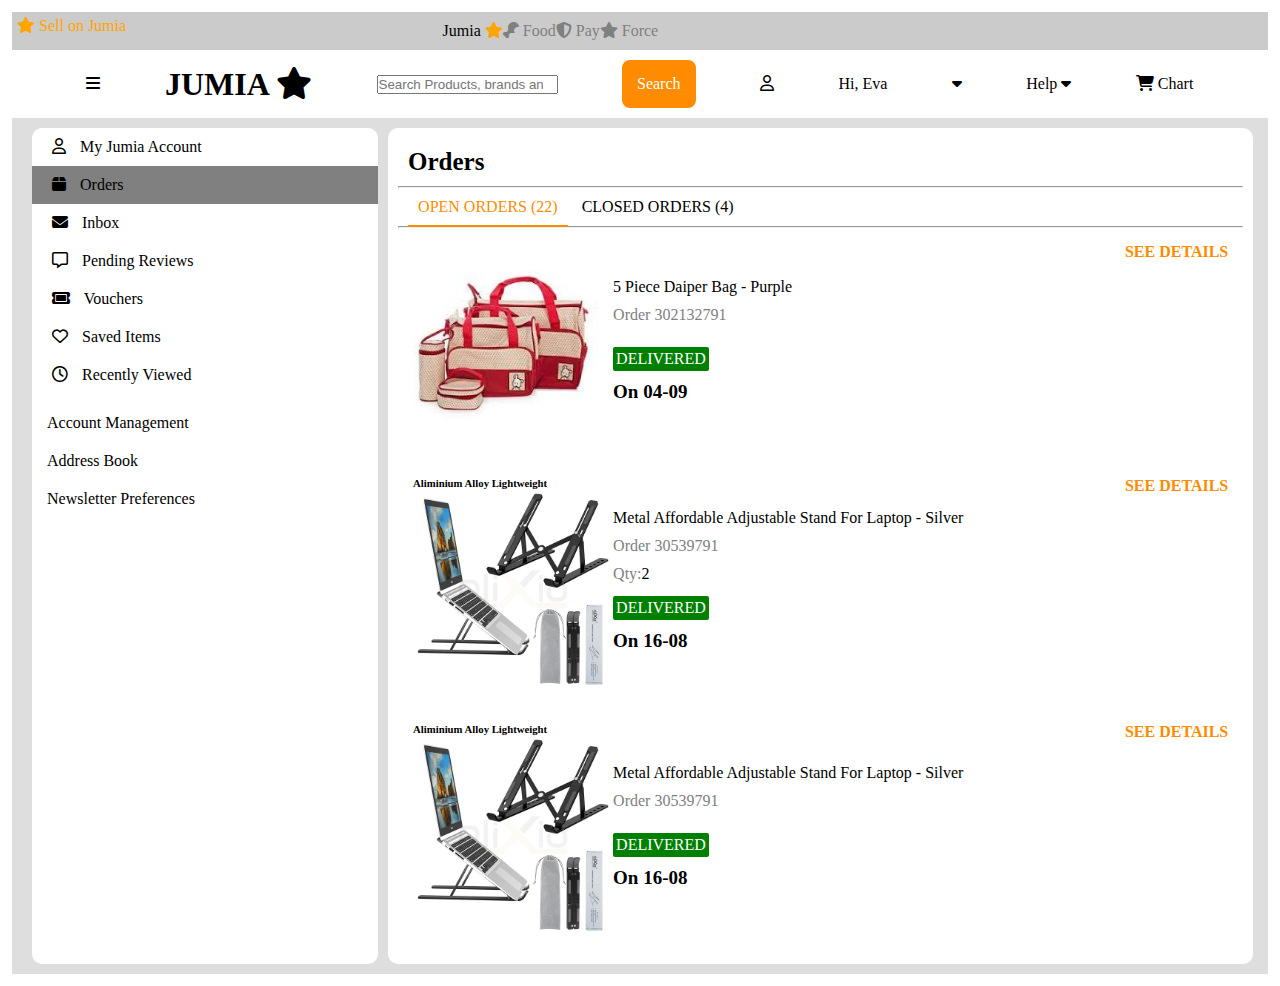
==== jumia/index.html @ 052bc0bb "Exam commited" ====
<!DOCTYPE html>
<html lang="en">
<head>
    <meta charset="UTF-8">
    <meta name="viewport" content="width=device-width, initial-scale=1.0">
    <link rel="stylesheet" href="style.css">
    <link rel="shortcut icon" href="jumialogo.png" type="image/x-icon">
    <link rel="stylesheet" href="https://cdnjs.cloudflare.com/ajax/libs/font-awesome/6.4.2/css/all.min.css"/>
    <title>Jumia - Home Page</title>
</head>
<body>
    <div class="entire-section">
        <header> 
            <section class="upper">
                <p style="color: orange;"><span><i class="fa-solid fa-star"></i></span> Sell on Jumia</p>
                <p class="upper paragraph">
                    <span>Jumia <i class="fa-solid fa-star" style="color: orange;"></i></span>
                    <span style="color: grey;"><i class="fa-solid fa-drumstick-bite"></i> Food</span>
                    <span style="color: grey;"><i class="fa-solid fa-shield-halved"></i> Pay</span>
                    <span style="color: grey;"><i class="fa-solid fa-star"></i> Force</span>
                </p>
            </section>
            <section class="lower">
                <span><i class="fa-solid fa-bars"></i></span>
                <h1>JUMIA <i class="fa-solid fa-star"></i></h1>
                <input type="search" name="searchbar" id="search" placeholder="Search Products, brands and Categories">
                <a href="#" style="color: white; padding: 15px; background-color: darkorange; border-radius: 8px;">Search</a>
                <span><i class="fa-regular fa-user"></i></span>
                <p>Hi, Eva</p>
                <span><i class="fa-solid fa-caret-down"></i></span>
                <span>Help <i class="fa-solid fa-caret-down"></i></span>
                <span><i class="fa-solid fa-cart-shopping"></i> Chart</span>
            </section>
        </header>
    
        <main>
            <aside>
                <div class="icona">
                    <span class="iconss"><i class=" iona fa-regular fa-user"></i> My Jumia Account</span>
                </div>
                <div class="icona" style="background-color: grey;">
                    <span class="iconss"><i class=" iona fa-solid fa-box"></i> Orders</span>
                </div>
                <div class="icona">
                    <span class="iconss"><i class=" iona fa-solid fa-envelope"></i> Inbox</span>
                </div>
                <div class="icona">
                    <span class="iconss"><i class=" iona fa-regular fa-message"></i> Pending Reviews</span>
                </div>
                <div class="icona">
                    <span class="iconss"><i class=" iona fa-solid fa-ticket"></i> Vouchers</span>
                </div>
                <div class="icona">
                    <span class="iconss"><i class=" iona fa-regular fa-heart"></i> Saved Items</span>
                </div>
                <div class="icona">
                    <span class="iconss"><i class=" iona fa-regular fa-clock"></i> Recently Viewed</span>
                </div>
                <p>Account Management</p>
                <p>Address Book</p>
                <p>Newsletter Preferences</p>
            </aside>

            <section>
                <p style="font-size: 25px; font-weight: bold; padding: 10px;">Orders</p>
                     <hr>
                <div class="normal-links">
                    <a href="#" class="link1">OPEN ORDERS (22)</a>
                    <a href="#" class="link2" style="color: black;">CLOSED ORDERS (4)</a>
                </div>
                <hr>

                <div class="div">
                    <!-- Two divs for image and description -->
                    <div class="item-list">
                        <div class="image">
                            <img src="bags1.jpg" alt="Hand Bags" style="width: 200px; height: 200px;">
                        </div>
                        <div class="description">
                            <p>5 Piece Daiper Bag - Purple</p>
                            <p style="margin: 10px 0; color: grey;">Order 302132791</p>
                            <p style="margin-top: 13px; color: white; background-color: green; width: max-content; padding: 3px; border-radius: 2px;">DELIVERED</p>
                            <p style="font-size: 19px; margin: 10px 0;"><strong>On 04-09</strong></p>
                        </div>
                    </div>
                    <p class="range">SEE DETAILS</p>
                </div>

                <div class="div">
                    <div class="item-list">
                        <div class="image">
                            <h6>Aliminium Alloy Lightweight</h6>
                            <img src="stand.jpg" alt="Hand Bags" style="width: 200px; height: 200px;">
                        </div>
                        <div class="description">
                            <p>Metal Affordable Adjustable Stand For Laptop - Silver</p>
                            <p style="margin: 10px 0; color: grey;">Order 30539791</p>
                            <p><span style="color: grey;">Qty:</span>2</p>
                            <p style="margin-top: 13px; color: white; background-color: green; width: max-content; padding: 3px; border-radius: 2px;">DELIVERED</p>
                            <p style="font-size: 19px; margin: 10px 0;"><strong>On 16-08</strong></p>
                        </div>
                    </div>
                    <p class="range">SEE DETAILS</p>
                </div>

                <div class="div">
                    <div class="item-list">
                        <div class="image">
                            <h6>Aliminium Alloy Lightweight</h6>
                            <img src="stand.jpg" alt="Hand Bags" style="width: 200px; height: 200px;">
                        </div>
                        <div class="description">
                            <p>Metal Affordable Adjustable Stand For Laptop - Silver</p>
                            <p style="margin: 10px 0; color: grey;">Order 30539791</p>
                            <p style="margin-top: 13px; color: white; background-color: green; width: max-content; padding: 3px; border-radius: 2px;">DELIVERED</p>
                            <p style="font-size: 19px; margin: 10px 0;"><strong>On 16-08</strong></p>
                        </div>
                    </div>
                    <p class="range">SEE DETAILS</p>
                </div>

            </section>
        </main>
    </div>
</body>
</html>
---- jumia/style.css ----
*
{
    padding: 0;
    margin: 0;
    box-sizing: border-box;
}

html
{
    height: 100%;
}

body
{
    padding: 12px;
}

.upper
{
    display: flex;
    padding: 5px;
    background-color: rgb(203, 203, 203);
}

.paragraph
{
    margin-left: 25%;
}


.lower
{
    display: flex;
    justify-content: space-evenly;
    align-items: center;
    padding: 10px;
}

main
{
    padding: 10px;
    display: flex;
    background-color: rgb(223, 222, 222);
}

aside
{
    margin: 0 10px;
    border-radius: 10px;
    width: 28%;
    background-color: white;
}

main section
{
    border-radius: 10px;
    padding: 10px;
    width: 70%;
    background-color: white;
}

.div
{
    display: flex;
    justify-content: space-between;
    padding: 15px;
}

.item-list
{
    display: flex;
}

.description
{
    display: flex;
    flex-direction: column;
    margin-top: auto;
    margin-bottom: auto;
}

.range
{
    color: darkorange;
    font-weight: bold;
}

.normal-links
{
    padding: 10px;
}

a
{
    text-decoration: none;
}

.link1
{
    color: darkorange;
    border-bottom: darkorange 2px solid;
    padding: 10px;
}

.link2
{
    padding: 10px;
}

main aside div
{
    padding: 10px;
}

.iona
{
    margin: 0 10px;
}

aside p
{
    margin: 20px 15px;
}

.icona:hover
{
    background-color: grey;
}
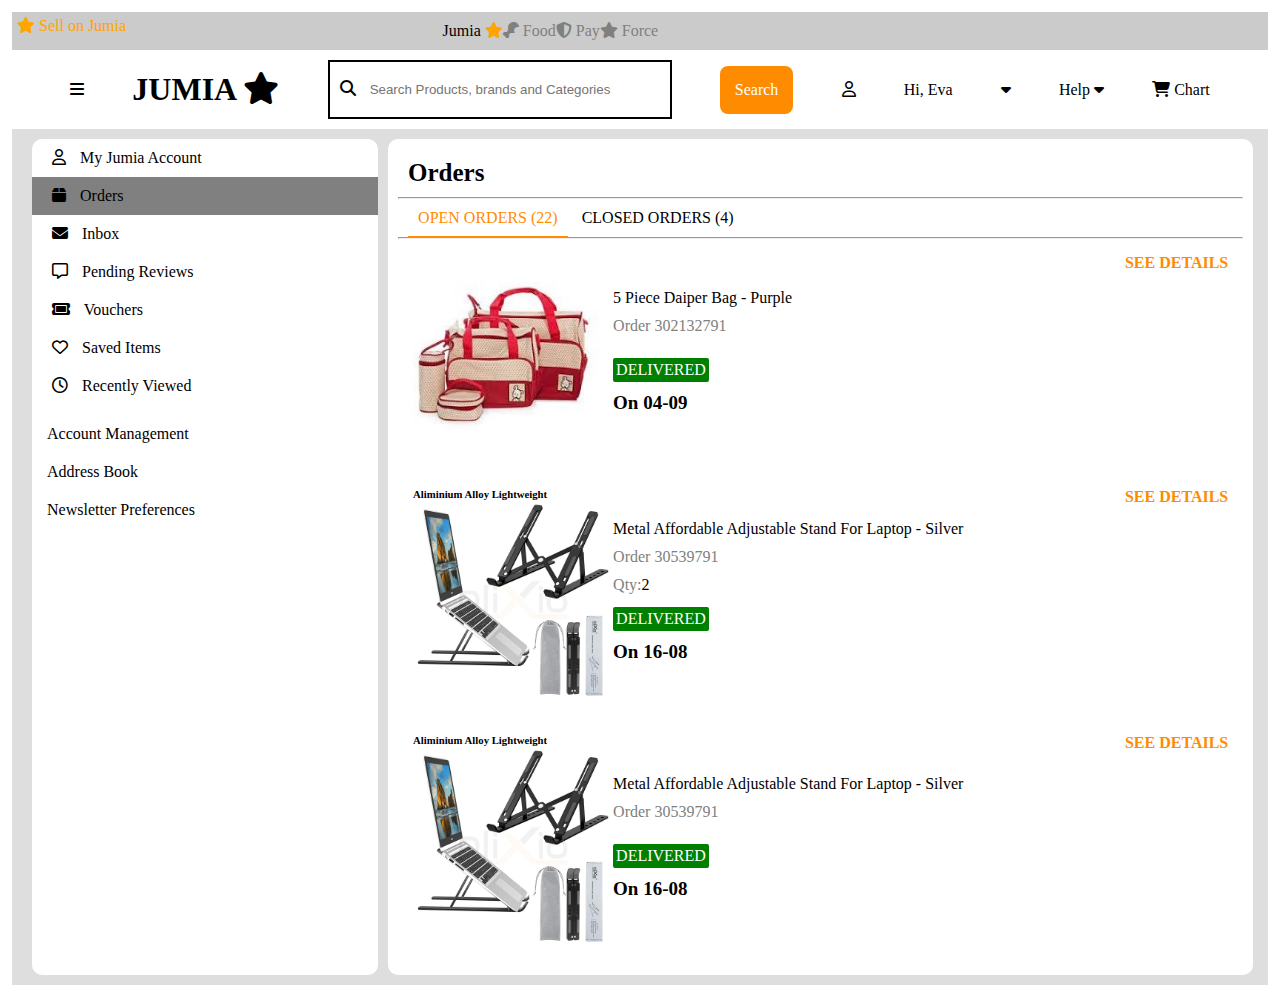
==== commit 370147d6: "Giveth Committed" ====
--- a/jumia/index.html
+++ b/jumia/index.html
@@ -23,7 +23,10 @@
             <section class="lower">
                 <span><i class="fa-solid fa-bars"></i></span>
                 <h1>JUMIA <i class="fa-solid fa-star"></i></h1>
-                <input type="search" name="searchbar" id="search" placeholder="Search Products, brands and Categories">
+                <div class="searched">
+                    <i class="fa-solid fa-magnifying-glass"></i>
+                    <input type="search" name="searchbar" id="search" placeholder="Search Products, brands and Categories">
+                </div>
                 <a href="#" style="color: white; padding: 15px; background-color: darkorange; border-radius: 8px;">Search</a>
                 <span><i class="fa-regular fa-user"></i></span>
                 <p>Hi, Eva</p>
--- a/jumia/style.css
+++ b/jumia/style.css
@@ -125,4 +125,22 @@
 .icona:hover
 {
     background-color: grey;
+}
+
+#search
+{
+    width: 300px;
+    padding: 10px;
+    background-color: white;
+    border: none;
+}
+
+.searched
+{
+    border: 2px solid black;
+    padding: 10px;
+}
+
+hr{
+    gor
 }